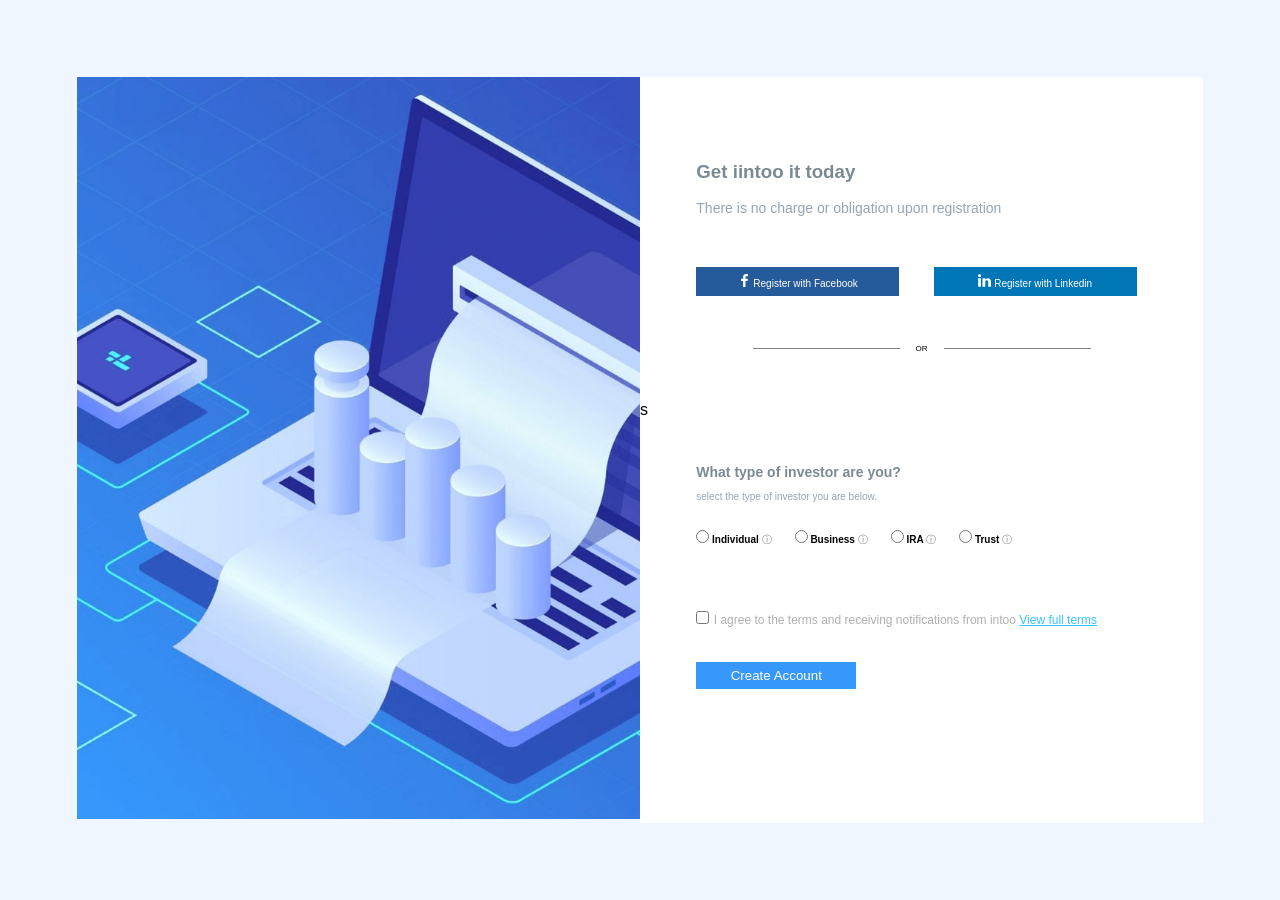
==== index.html @ a6889d98 "verstka posle zvonka" ====
<!doctype html>
<html lang="en">
  <head>
    <meta charset="UTF-8" />
    <meta name="viewport" content="width=device-width, initial-scale=1.0" />
    <title>вёрстка 2</title>
    <link rel="stylesheet" href="./style.css" />
  </head>
  <body>
    <aside>
      <img src="./bg.jpg" class="aside-image" />
    </aside>

    <main>
      <form>
        <section class="main-info">
            <h3 class="title-1">
              Get iintoo it today
            </h3>
            <div class="subtitle-1">
                There is no charge or obligation upon registration
            </div>
        </section>

        <section class="social-buttons">
            <button class="facebook-button"><img src="./facebook.svg" id="facebook-logo"> Register with Facebook</button>
            <button class="linkedin-button"><img src="./linkedin.svg" id="linkedin-logo"> Register with Linkedin</button>
        </section>

        <section class="or-line">
            <div class="line"></div>
            <span class="on-hr">OR</span>
            <div class="line"></div>
            
        </section>

        <!-- <section class="personal-info-input">
            <input type="email" placeholder="Email" class="email-input" required>
            <input type="tel" placeholder="Phone" class="phone-input" required>
        </section> -->

        <selection>s</selection>

        <section class="investor-type">
            <h3 class="title-2">What type of investor are you?</h3>
            <div class="subtitle-2">select the type of investor you are below.</div>
        </section>

        <section class="investor-type-select">
          <div class="investor-type-select-radio">
            <input type="radio" id="individual" name="investor" value="individual" required>
            <label for="individual">Individual</label>
            <span class="individual-info-icon">&#9432;</span>

            <input type="radio" id="business" name="investor" value="business" required>
            <label for="business">Business</label>
            <span class="business-info-icon">&#9432;</span>

            <input type="radio" id="ira" name="investor" value="ira" required>
            <label for="ira">IRA</label>
            <span class="ira-info-icon">&#9432;</span>

            <input type="radio" id="trust" name="investor" value="trust" required>
            <label for="trust">Trust</label>
            <span class="trust-info-icon">&#9432;</span>
          </div>
        </section>

        <br>

        <section class="agree-to-the-terms">
          <input type="checkbox" id="agree-to-the-terms-checkbox" required>
          <label for="agree-to-the-terms-checkbox" class="agree-to-the-terms-text">I agree to the terms and receiving notifications from intoo
            <span class="view-full-terms">
              View full terms</span>
            </label>
        </section>

        <section class="submit">
          <p class="create-account-button-p">
          <button type="submit" class="create-account-button">Create Account</button>
          </p>
        </section>
      </form>
    </main>
  </body>
</html>
---- style.css ----
* {
    margin: 0;
    padding: 0;
    font-family: Arial, Helvetica, sans-serif;
}

body {
    background-color: #EFF6FF;
    margin: 6%;
    display: grid;
    grid-template-columns: 1fr 1fr;
}

.aside-image {
    grid-column: 1 / 2;
    width: 100%;
    min-height: 553px;
}

main {
    grid-column: 2 / 3;
    background-color: white;
}

.title-1 {;
    margin: 15% 0% 0% 10%;
    color: #7B8A92;
}

.subtitle-1 {
    margin: 3% 0% 0% 10%;
    font-size: 14px;
    color: #96A5B1;
}

.social-buttons {
    margin: 9% 0% 0% 10%;
}

.facebook-button {
    color: white;
    background-color: #255A9B;
    font-size: 10px;
    width: 40%;
    height: 1.8rem;
    border: none;
    margin-right: 3%;
}

#facebook-logo {
    width: 13px;
}

.linkedin-button {
    color: white;
    background-color: #0076B6;
    font-size: 10px;
    width: 40%;
    height: 1.8rem;
    border: none;
    margin-left: 3%;
}

#linkedin-logo {
    width: 13px;
}

.or-line {
    display: flex;
    align-items: center;
    justify-content: center;
    margin:  3rem 20%;
    gap: 1rem;
}

.line {
    flex: 1;
    width: 50px;
    height: 1px;
    background-color: gray;
}

.on-hr {
    font-size: 8px;
}

.personal-info-input {
    margin-left: 10%;
}

/* .email-input {
    width: 40%;
    height: 2.3rem;
    font-size: 10px;
    border: 1.3px solid #EEEEEE;
    margin-right: 3%;
}

.email-input:hover {
    width: 40%;
    height: 2.3rem;
    font-size: 10px;
    border: 1.3px solid #EEEEEE;
    border-left-color: #3698FB;
    margin-right: 3%;
}

.phone-input {
    width: 40%;
    height: 2.3rem;
    font-size: 10px;
    border: 1.3px solid #EEEEEE;
    margin-left: 3%
}

.phone-input:hover {
    width: 40%;
    height: 2.3rem;
    font-size: 10px;
    border: 1.3px solid #EEEEEE;
    border-left-color: #3698FB;
    margin-left: 3%
} */

.title-2 {
    margin: 8% 0 0 10%;
    color: #7B8A92;
    font-size: 14px;
}

.subtitle-2 {
    margin: 2% 0% 0% 10%;
    font-size: 10px;
    color: #96A5B1;
}

.investor-type-select-radio {
    margin: 5% 0% 0% 10%;
    font-size: 10px;
    font-weight: 550;
}

.individual-info-icon,
.business-info-icon,
.ira-info-icon,
.trust-info-icon {
    color: grey;
    margin-right: 4%
}

.agree-to-the-terms {
    margin: 8% 0% 0% 10%;
}

.agree-to-the-terms-text {
    color: #afafaf;
    font-size: 12px;
}

.view-full-terms {
    color: #36c3fb;
    text-decoration: underline;
}

.submit {
    margin: 6% 0% 0% 10%;
}

.create-account-button {
    color: white;
    border: none;
    background-color: #3698FB;
    width: 10rem;
    height: 1.7rem;
}
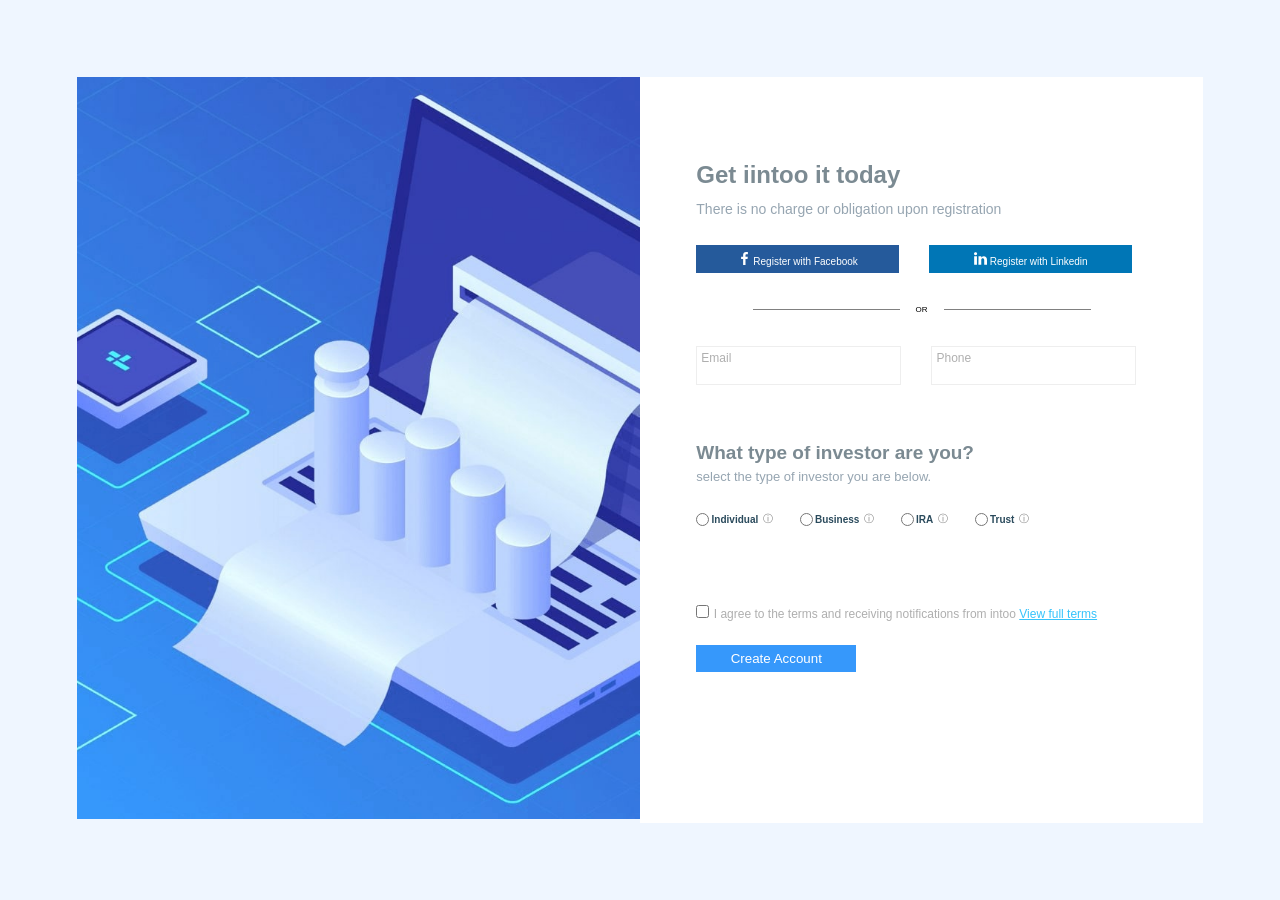
==== commit c41828d8: "feat: investor-type-radio" ====
--- a/index.html
+++ b/index.html
@@ -14,9 +14,9 @@
     <main>
       <form>
         <section class="main-info">
-            <h3 class="title-1">
+            <h2 class="title-1">
               Get iintoo it today
-            </h3>
+            </h2>
             <div class="subtitle-1">
                 There is no charge or obligation upon registration
             </div>
@@ -31,7 +31,6 @@
             <div class="line"></div>
             <span class="on-hr">OR</span>
             <div class="line"></div>
-            
         </section>
 
         <!-- <section class="personal-info-input">
@@ -39,28 +38,39 @@
             <input type="tel" placeholder="Phone" class="phone-input" required>
         </section> -->
 
-        <selection>s</selection>
+        <selection class="email-phone-input">
+          <div class="email-input-border">
+            <div class="email-text">Email</div>
+            <input type="email" class="email-input-zone">
+          </div>
+          
+          <div class="phone-input-border">
+            <div class="phone-text">Phone</div>
+            <input type="tel" class="phone-input-zone">
+          </div>
+
+        </selection>
 
         <section class="investor-type">
-            <h3 class="title-2">What type of investor are you?</h3>
+            <h2 class="title-2">What type of investor are you?</h2>
             <div class="subtitle-2">select the type of investor you are below.</div>
         </section>
 
-        <section class="investor-type-select">
-          <div class="investor-type-select-radio">
-            <input type="radio" id="individual" name="investor" value="individual" required>
+        <section class="investor-type">
+          <div class="investor-type-select-text">
+            <input type="radio" id="individual" class="inverstor-type-select-radio" name="investor" value="individual" required>
             <label for="individual">Individual</label>
             <span class="individual-info-icon">&#9432;</span>
 
-            <input type="radio" id="business" name="investor" value="business" required>
+            <input type="radio" id="business" class="inverstor-type-select-radio" name="investor" value="business" required>
             <label for="business">Business</label>
             <span class="business-info-icon">&#9432;</span>
 
-            <input type="radio" id="ira" name="investor" value="ira" required>
+            <input type="radio" id="ira" class="inverstor-type-select-radio" name="investor" value="ira" required>
             <label for="ira">IRA</label>
             <span class="ira-info-icon">&#9432;</span>
 
-            <input type="radio" id="trust" name="investor" value="trust" required>
+            <input type="radio" id="trust" class="inverstor-type-select-radio" name="investor" value="trust" required>
             <label for="trust">Trust</label>
             <span class="trust-info-icon">&#9432;</span>
           </div>
--- a/style.css
+++ b/style.css
@@ -28,16 +28,22 @@
 }
 
 .subtitle-1 {
-    margin: 3% 0% 0% 10%;
+    margin: 2% 0% 0% 10%;
     font-size: 14px;
     color: #96A5B1;
 }
 
 .social-buttons {
-    margin: 9% 0% 0% 10%;
+    display: flex;
+    align-items: center;
+    justify-content: left;
+    margin: 5% 0% 0% 10%;
 }
 
 .facebook-button {
+    /* dispay: flex;
+    align-items: center;
+    justify-content: center; */
     color: white;
     background-color: #255A9B;
     font-size: 10px;
@@ -52,6 +58,9 @@
 }
 
 .linkedin-button {
+    /* display: flex;
+    align-items: center;
+    justify-content: center; */
     color: white;
     background-color: #0076B6;
     font-size: 10px;
@@ -69,7 +78,7 @@
     display: flex;
     align-items: center;
     justify-content: center;
-    margin:  3rem 20%;
+    margin:  2rem 20%;
     gap: 1rem;
 }
 
@@ -88,68 +97,98 @@
     margin-left: 10%;
 }
 
-/* .email-input {
+.email-phone-input {
+    margin-left: 10%;
+    margin-top: 5%;
+    display: flex;
+}
+
+.email-input-border {
+    display: flex-wrap;
+    margin-right: 3%;
+    border: 1.3px solid #EEEEEE;
     width: 40%;
     height: 2.3rem;
-    font-size: 10px;
+}
+.email-text {
+    font-size: 12px;
+    margin: 4px 0 0 4px;
+    color: #AFAFAF;
+}
+.email-input-zone {
+    width: 95%;
+    margin-left: 4px;
+    color: #2A4A5C;
+    border: none;
+    outline: none;
+}
+.email-input-border:focus-within {
+    border-left-color: #3698FB;
+}
+
+.phone-input-border {
+    display: flex-wrap;
+    margin-left: 3%;
     border: 1.3px solid #EEEEEE;
-    margin-right: 3%;
-}
-
-.email-input:hover {
     width: 40%;
     height: 2.3rem;
-    font-size: 10px;
-    border: 1.3px solid #EEEEEE;
+}
+.phone-input-border:focus-within {
     border-left-color: #3698FB;
-    margin-right: 3%;
-}
-
-.phone-input {
-    width: 40%;
-    height: 2.3rem;
-    font-size: 10px;
-    border: 1.3px solid #EEEEEE;
-    margin-left: 3%
-}
-
-.phone-input:hover {
-    width: 40%;
-    height: 2.3rem;
-    font-size: 10px;
-    border: 1.3px solid #EEEEEE;
+}
+.phone-text {
+    font-size: 12px;
+    margin: 4px 0 0 4px;
+    color: #AFAFAF;
+}
+.phone-input-zone {
+    width: 95%;
+    margin-left: 4px;
+    color: #2A4A5C;
+    border: none;
+    outline: none;
+}
+.phone-input-border:focus-within {
     border-left-color: #3698FB;
-    margin-left: 3%
-} */
+}
 
 .title-2 {
-    margin: 8% 0 0 10%;
+    margin: 10% 0 0 10%;
     color: #7B8A92;
-    font-size: 14px;
+    font-size: 19px;
 }
 
 .subtitle-2 {
-    margin: 2% 0% 0% 10%;
-    font-size: 10px;
+    margin: 1% 0% 0% 10%;
+    font-size: 13px;
     color: #96A5B1;
 }
 
-.investor-type-select-radio {
+.investor-type-select-text {
+    display: inline-flex;
+    align-items: center;
+    justify-content: left;
     margin: 5% 0% 0% 10%;
+    color: #2A4A5C;
     font-size: 10px;
     font-weight: 550;
+}
+
+.inverstor-type-select-radio {
+    margin-right: 1%;
 }
 
 .individual-info-icon,
 .business-info-icon,
 .ira-info-icon,
 .trust-info-icon {
+    display: inline-flex;
+    margin: 0 12% 0 2%;
     color: grey;
-    margin-right: 4%
 }
 
 .agree-to-the-terms {
-    margin: 8% 0% 0% 10%;
+    margin: 10% 0% 0% 10%;
 }
 
 .agree-to-the-terms-text {
@@ -163,7 +202,7 @@
 }
 
 .submit {
-    margin: 6% 0% 0% 10%;
+    margin: 4% 0% 0% 10%;
 }
 
 .create-account-button {
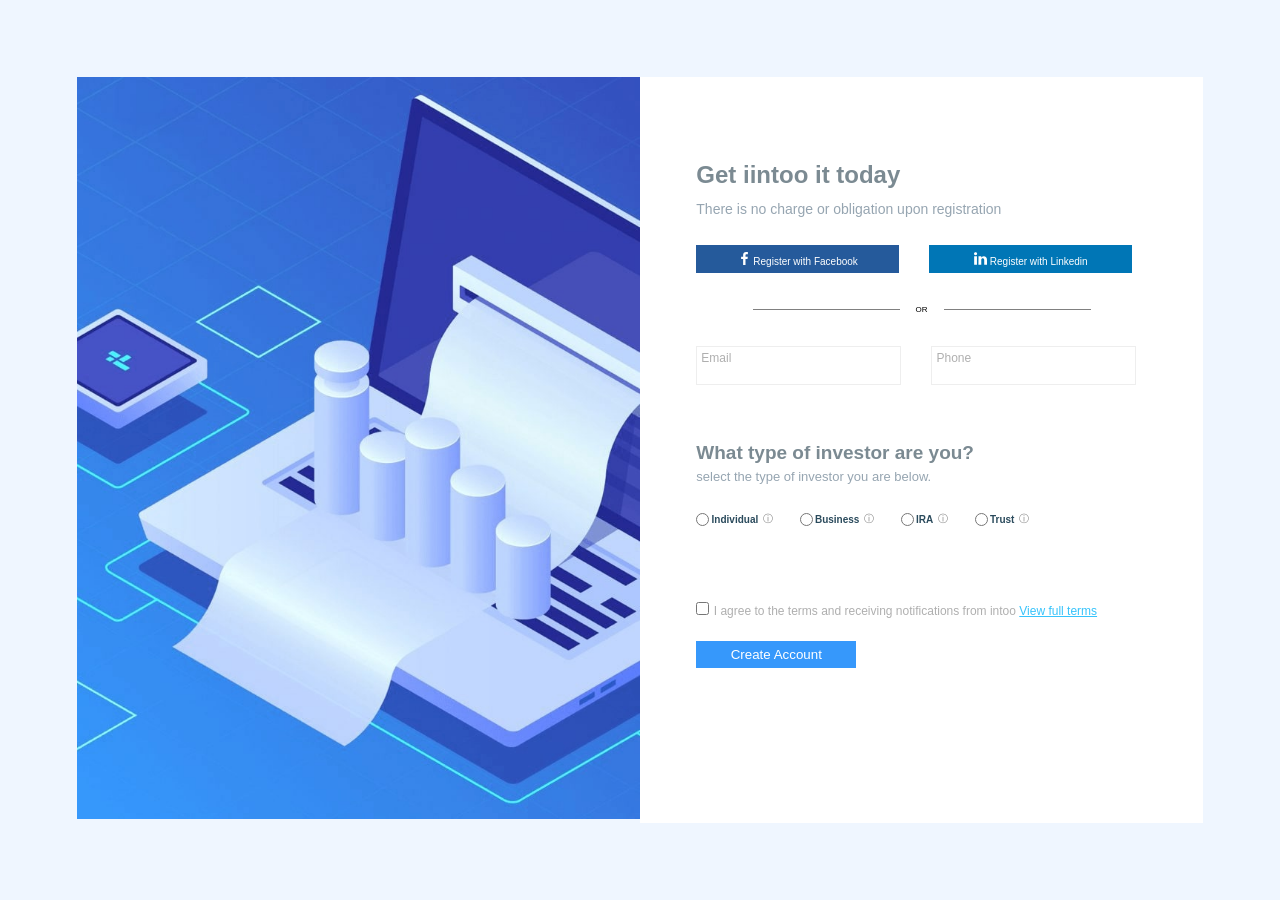
==== commit 6113e29a: "data-title-beta" ====
--- a/index.html
+++ b/index.html
@@ -60,19 +60,19 @@
           <div class="investor-type-select-text">
             <input type="radio" id="individual" class="inverstor-type-select-radio" name="investor" value="individual" required>
             <label for="individual">Individual</label>
-            <span class="individual-info-icon">&#9432;</span>
+            <span class="individual-info-icon" data-title="I am a natural person investing on my own behalf as a sole owner,join tenant,or tenant in commmon">&#9432;</span>
 
             <input type="radio" id="business" class="inverstor-type-select-radio" name="investor" value="business" required>
             <label for="business">Business</label>
-            <span class="business-info-icon">&#9432;</span>
+            <span class="business-info-icon" data-title="I am a natural person investing on my own behalf as a sole owner,join tenant,or tenant in commmon">&#9432;</span>
 
             <input type="radio" id="ira" class="inverstor-type-select-radio" name="investor" value="ira" required>
             <label for="ira">IRA</label>
-            <span class="ira-info-icon">&#9432;</span>
+            <span class="ira-info-icon" data-title="I am a natural person investing on my own behalf as a sole owner,join tenant,or tenant in commmon">&#9432;</span>
 
             <input type="radio" id="trust" class="inverstor-type-select-radio" name="investor" value="trust" required>
             <label for="trust">Trust</label>
-            <span class="trust-info-icon">&#9432;</span>
+            <span class="trust-info-icon" data-title="I am a natural person investing on my own behalf as a sole owner,join tenant,or tenant in commmon">&#9432;</span>
           </div>
         </section>
 
--- a/style.css
+++ b/style.css
@@ -168,7 +168,7 @@
     display: inline-flex;
     align-items: center;
     justify-content: left;
-    margin: 5% 0% 0% 10%;
+    margin: 5% 0% 10% 10%;
     color: #2A4A5C;
     font-size: 10px;
     font-weight: 550;
@@ -187,8 +187,15 @@
     color: grey;
 }
 
+.individual-info-icon:hover::after {
+    content: attr(data-title);
+    left: 0;
+    right: 0;
+    bottom: 5px;
+}
+
 .agree-to-the-terms {
-    margin: 10% 0% 0% 10%;
+    margin: 0% 0% 0% 10%;
 }
 
 .agree-to-the-terms-text {
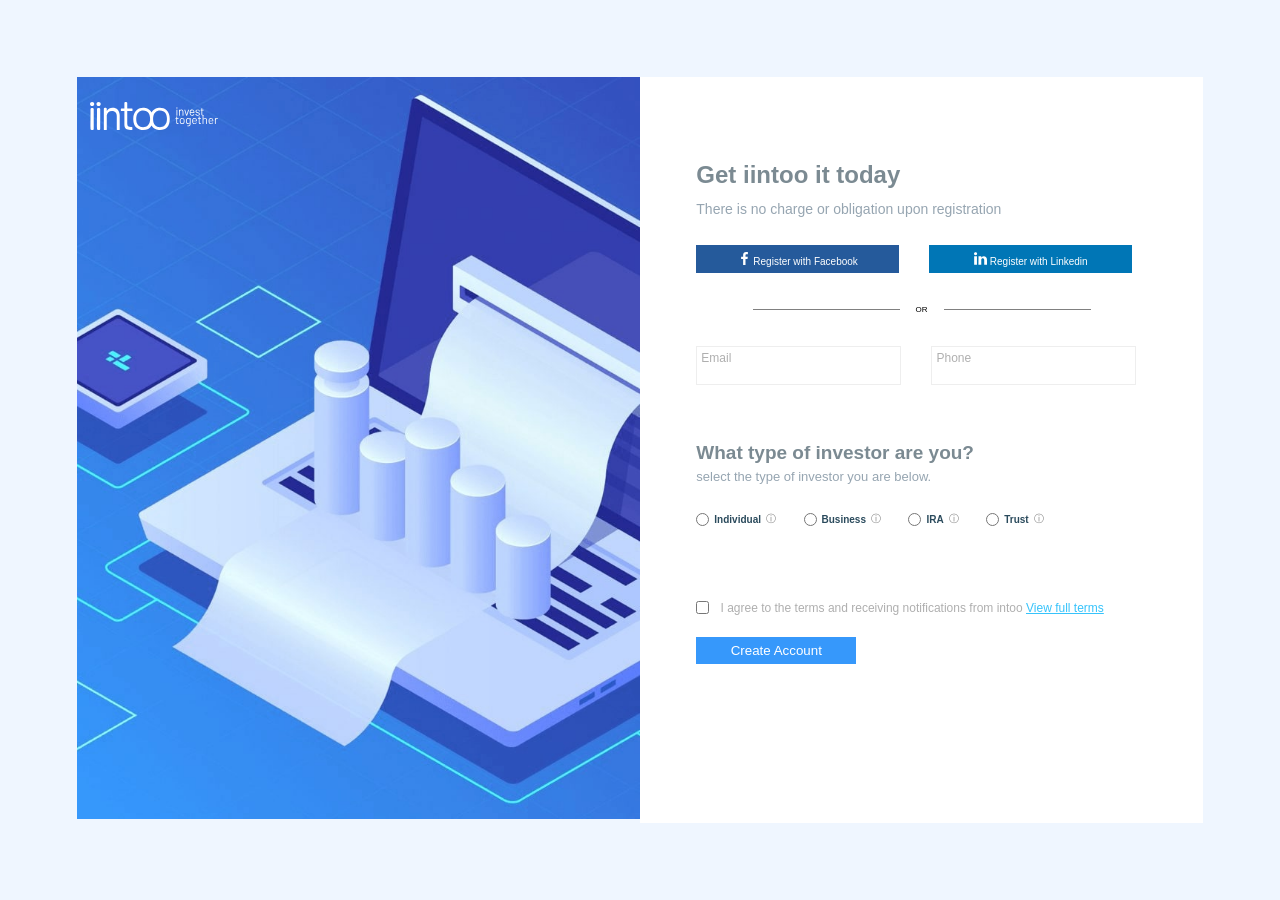
==== commit fd9f2fea: "feat: aside-logo_added" ====
--- a/index.html
+++ b/index.html
@@ -7,8 +7,9 @@
     <link rel="stylesheet" href="./style.css" />
   </head>
   <body>
-    <aside>
-      <img src="./bg.jpg" class="aside-image" />
+    <aside class="aside-images">
+      <img src="./bg.jpg" class="aside-image"/>
+      <img src="./logo.svg" class="aside-logo">
     </aside>
 
     <main>
--- a/style.css
+++ b/style.css
@@ -17,6 +17,13 @@
     min-height: 553px;
 }
 
+.aside-logo {
+    width: 10%;
+    position: absolute;
+    left: 2%;
+    margin: 2% 5%;
+}
+
 main {
     grid-column: 2 / 3;
     background-color: white;
@@ -166,15 +173,18 @@
 
 .investor-type-select-text {
     display: inline-flex;
+    flex-wrap: wrap;
     align-items: center;
     justify-content: left;
     margin: 5% 0% 10% 10%;
     color: #2A4A5C;
     font-size: 10px;
     font-weight: 550;
-}
-
-.inverstor-type-select-radio {
+    width: 80%;
+    gap: 5px;
+}
+
+.investor-type-select-radio {
     margin-right: 1%;
 }
 
@@ -182,19 +192,62 @@
 .business-info-icon,
 .ira-info-icon,
 .trust-info-icon {
-    display: inline-flex;
-    margin: 0 12% 0 2%;
+    position: relative;
+    display: inline-block;
+    margin: 0 5% 0 0;
     color: grey;
 }
 
 .individual-info-icon:hover::after {
     content: attr(data-title);
-    left: 0;
-    right: 0;
-    bottom: 5px;
+    position: absolute;
+    top: 100%;
+    left: -700%;
+    background-color: #FFFFFF;
+    box-shadow: 0 0 10px #CCCCCC;
+    margin: 10px;
+    width: 180px;
+    font-size: 9px;
+}
+.business-info-icon:hover::after {
+    content: attr(data-title);
+    position: absolute;
+    top: 100%;
+    left: -850%;
+    background-color: #FFFFFF;
+    box-shadow: 0 0 10px #CCCCCC;
+    margin: 10px;
+    width: 180px;
+    font-size: 9px;
+}
+.ira-info-icon:hover::after {
+    content: attr(data-title);
+    position: absolute;
+    top: 100%;
+    left: -1000%;
+    background-color: #FFFFFF;
+    box-shadow: 0 0 10px #CCCCCC;
+    margin: 10px;
+    width: 180px;
+    font-size: 9px;
+}
+.trust-info-icon:hover::after {
+    content: attr(data-title);
+    position: absolute;
+    top: 100%;
+    left: -1800%;
+    background-color: #FFFFFF;
+    box-shadow: 0 0 10px #CCCCCC;
+    margin: 10px;
+    width: 180px;
+    font-size: 9px;
 }
 
 .agree-to-the-terms {
+    display: flex;
+    align-items: center;
+    justify-content: left;
+    gap: 0.7rem;
     margin: 0% 0% 0% 10%;
 }
 
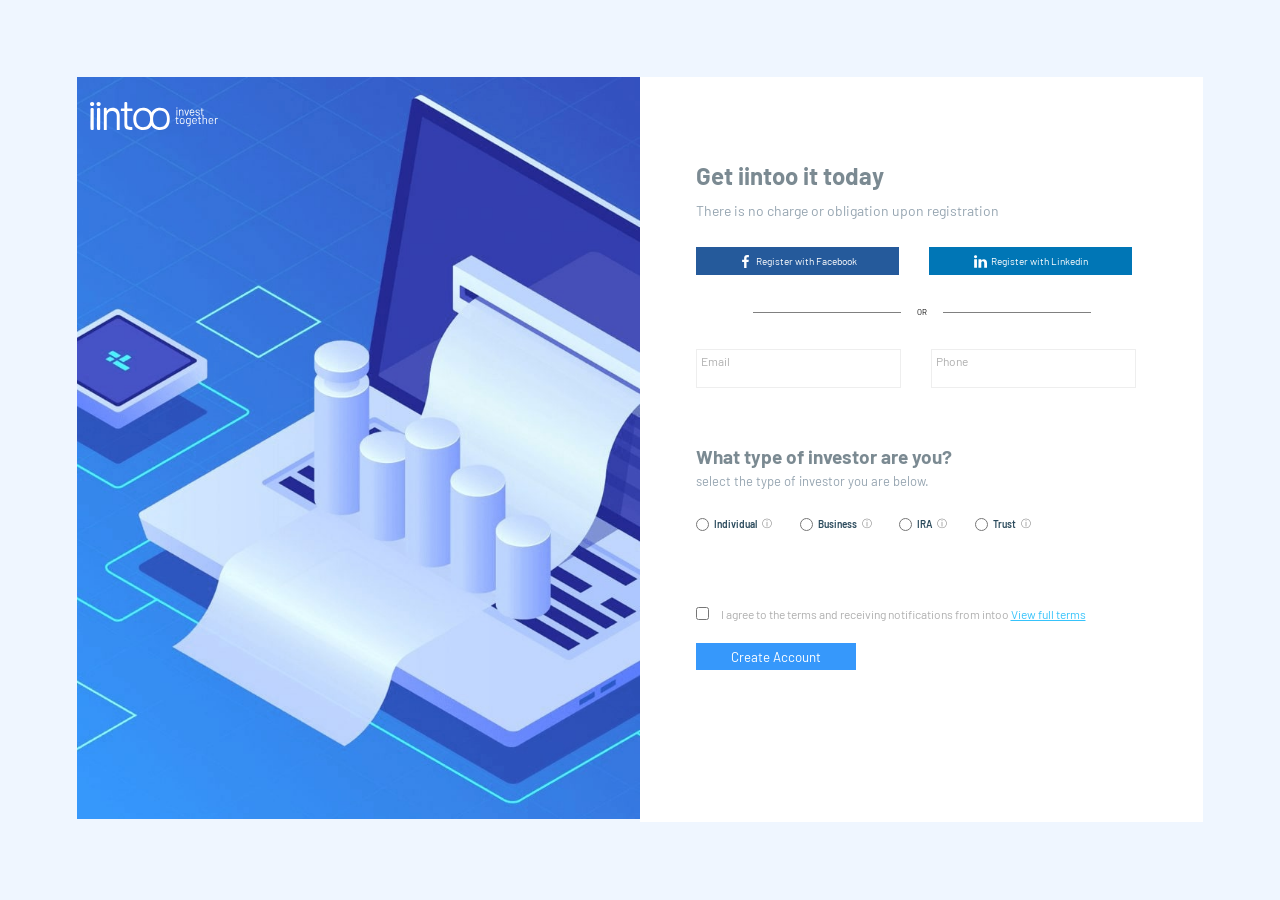
==== commit 90e7bc3f: "complited" ====
--- a/index.html
+++ b/index.html
@@ -4,92 +4,150 @@
     <meta charset="UTF-8" />
     <meta name="viewport" content="width=device-width, initial-scale=1.0" />
     <title>вёрстка 2</title>
+    <link rel="preconnect" href="https://fonts.googleapis.com" />
+    <link rel="preconnect" href="https://fonts.gstatic.com" crossorigin />
+    <link
+      href="https://fonts.googleapis.com/css2?family=Barlow:ital,wght@0,100;0,200;0,300;0,400;0,500;0,600;0,700;0,800;0,900;1,100;1,200;1,300;1,400;1,500;1,600;1,700;1,800;1,900&display=swap"
+      rel="stylesheet"
+    />
     <link rel="stylesheet" href="./style.css" />
   </head>
   <body>
     <aside class="aside-images">
-      <img src="./bg.jpg" class="aside-image"/>
-      <img src="./logo.svg" class="aside-logo">
+      <img src="images/bg.jpg" class="aside-image" />
+      <img src="images/logo.svg" class="aside-logo" />
     </aside>
 
     <main>
-      <form>
-        <section class="main-info">
-            <h2 class="title-1">
-              Get iintoo it today
-            </h2>
-            <div class="subtitle-1">
-                There is no charge or obligation upon registration
-            </div>
-        </section>
+      <section class="main-info">
+        <h2 class="title-1">Get iintoo it today</h2>
+        <div class="subtitle-1">
+          There is no charge or obligation upon registration
+        </div>
+      </section>
 
-        <section class="social-buttons">
-            <button class="facebook-button"><img src="./facebook.svg" id="facebook-logo"> Register with Facebook</button>
-            <button class="linkedin-button"><img src="./linkedin.svg" id="linkedin-logo"> Register with Linkedin</button>
-        </section>
+      <section class="social-buttons">
+        <button class="facebook-button">
+          <img src="images/facebook.svg" id="facebook-logo" /> Register with
+          Facebook
+        </button>
+        <button class="linkedin-button">
+          <img src="images/linkedin.svg" id="linkedin-logo" /> Register with
+          Linkedin
+        </button>
+      </section>
 
-        <section class="or-line">
-            <div class="line"></div>
-            <span class="on-hr">OR</span>
-            <div class="line"></div>
-        </section>
+      <section class="or-line">
+        <div class="line"></div>
+        <span class="on-hr">OR</span>
+        <div class="line"></div>
+      </section>
 
-        <!-- <section class="personal-info-input">
+      <!-- <section class="personal-info-input">
             <input type="email" placeholder="Email" class="email-input" required>
             <input type="tel" placeholder="Phone" class="phone-input" required>
         </section> -->
-
+      <form>
         <selection class="email-phone-input">
           <div class="email-input-border">
             <div class="email-text">Email</div>
-            <input type="email" class="email-input-zone">
+            <input type="email" class="email-input-zone" required />
           </div>
-          
+
           <div class="phone-input-border">
             <div class="phone-text">Phone</div>
-            <input type="tel" class="phone-input-zone">
+            <input type="tel" class="phone-input-zone" required />
           </div>
-
         </selection>
 
         <section class="investor-type">
-            <h2 class="title-2">What type of investor are you?</h2>
-            <div class="subtitle-2">select the type of investor you are below.</div>
+          <h2 class="title-2">What type of investor are you?</h2>
+          <div class="subtitle-2">
+            select the type of investor you are below.
+          </div>
         </section>
 
         <section class="investor-type">
           <div class="investor-type-select-text">
-            <input type="radio" id="individual" class="inverstor-type-select-radio" name="investor" value="individual" required>
+            <input
+              type="radio"
+              id="individual"
+              class="inverstor-type-select-radio"
+              name="investor"
+              value="individual"
+              required
+            />
             <label for="individual">Individual</label>
-            <span class="individual-info-icon" data-title="I am a natural person investing on my own behalf as a sole owner,join tenant,or tenant in commmon">&#9432;</span>
+            <span
+              class="individual-info-icon"
+              data-title="I am a natural person investing on my own behalf as a sole owner,join tenant,or tenant in commmon"
+              >&#9432;</span
+            >
 
-            <input type="radio" id="business" class="inverstor-type-select-radio" name="investor" value="business" required>
+            <input
+              type="radio"
+              id="business"
+              class="inverstor-type-select-radio"
+              name="investor"
+              value="business"
+              required
+            />
             <label for="business">Business</label>
-            <span class="business-info-icon" data-title="I am a natural person investing on my own behalf as a sole owner,join tenant,or tenant in commmon">&#9432;</span>
+            <span
+              class="business-info-icon"
+              data-title="I am a natural person investing on my own behalf as a sole owner,join tenant,or tenant in commmon"
+              >&#9432;</span
+            >
 
-            <input type="radio" id="ira" class="inverstor-type-select-radio" name="investor" value="ira" required>
+            <input
+              type="radio"
+              id="ira"
+              class="inverstor-type-select-radio"
+              name="investor"
+              value="ira"
+              required
+            />
             <label for="ira">IRA</label>
-            <span class="ira-info-icon" data-title="I am a natural person investing on my own behalf as a sole owner,join tenant,or tenant in commmon">&#9432;</span>
+            <span
+              class="ira-info-icon"
+              data-title="I am a natural person investing on my own behalf as a sole owner,join tenant,or tenant in commmon"
+              >&#9432;</span
+            >
 
-            <input type="radio" id="trust" class="inverstor-type-select-radio" name="investor" value="trust" required>
+            <input
+              type="radio"
+              id="trust"
+              class="inverstor-type-select-radio"
+              name="investor"
+              value="trust"
+              required
+            />
             <label for="trust">Trust</label>
-            <span class="trust-info-icon" data-title="I am a natural person investing on my own behalf as a sole owner,join tenant,or tenant in commmon">&#9432;</span>
+            <span
+              class="trust-info-icon"
+              data-title="I am a natural person investing on my own behalf as a sole owner,join tenant,or tenant in commmon"
+              >&#9432;</span
+            >
           </div>
         </section>
 
-        <br>
+        <br />
 
         <section class="agree-to-the-terms">
-          <input type="checkbox" id="agree-to-the-terms-checkbox" required>
-          <label for="agree-to-the-terms-checkbox" class="agree-to-the-terms-text">I agree to the terms and receiving notifications from intoo
-            <span class="view-full-terms">
-              View full terms</span>
-            </label>
+          <input type="checkbox" id="agree-to-the-terms-checkbox" required />
+          <label
+            for="agree-to-the-terms-checkbox"
+            class="agree-to-the-terms-text"
+            >I agree to the terms and receiving notifications from intoo
+            <span class="view-full-terms"> View full terms</span>
+          </label>
         </section>
 
         <section class="submit">
           <p class="create-account-button-p">
-          <button type="submit" class="create-account-button">Create Account</button>
+            <button type="submit" class="create-account-button">
+              Create Account
+            </button>
           </p>
         </section>
       </form>
--- a/style.css
+++ b/style.css
@@ -1,7 +1,7 @@
 * {
     margin: 0;
     padding: 0;
-    font-family: Arial, Helvetica, sans-serif;
+    font-family: "Barlow", sans-serif;
 }
 
 body {
@@ -48,9 +48,10 @@
 }
 
 .facebook-button {
-    /* dispay: flex;
-    align-items: center;
-    justify-content: center; */
+    display: flex;
+    align-items: center;
+    justify-content: center;
+    gap: 4px;
     color: white;
     background-color: #255A9B;
     font-size: 10px;
@@ -65,9 +66,10 @@
 }
 
 .linkedin-button {
-    /* display: flex;
-    align-items: center;
-    justify-content: center; */
+    display: flex;
+    align-items: center;
+    justify-content: center;
+    gap: 4px;
     color: white;
     background-color: #0076B6;
     font-size: 10px;
